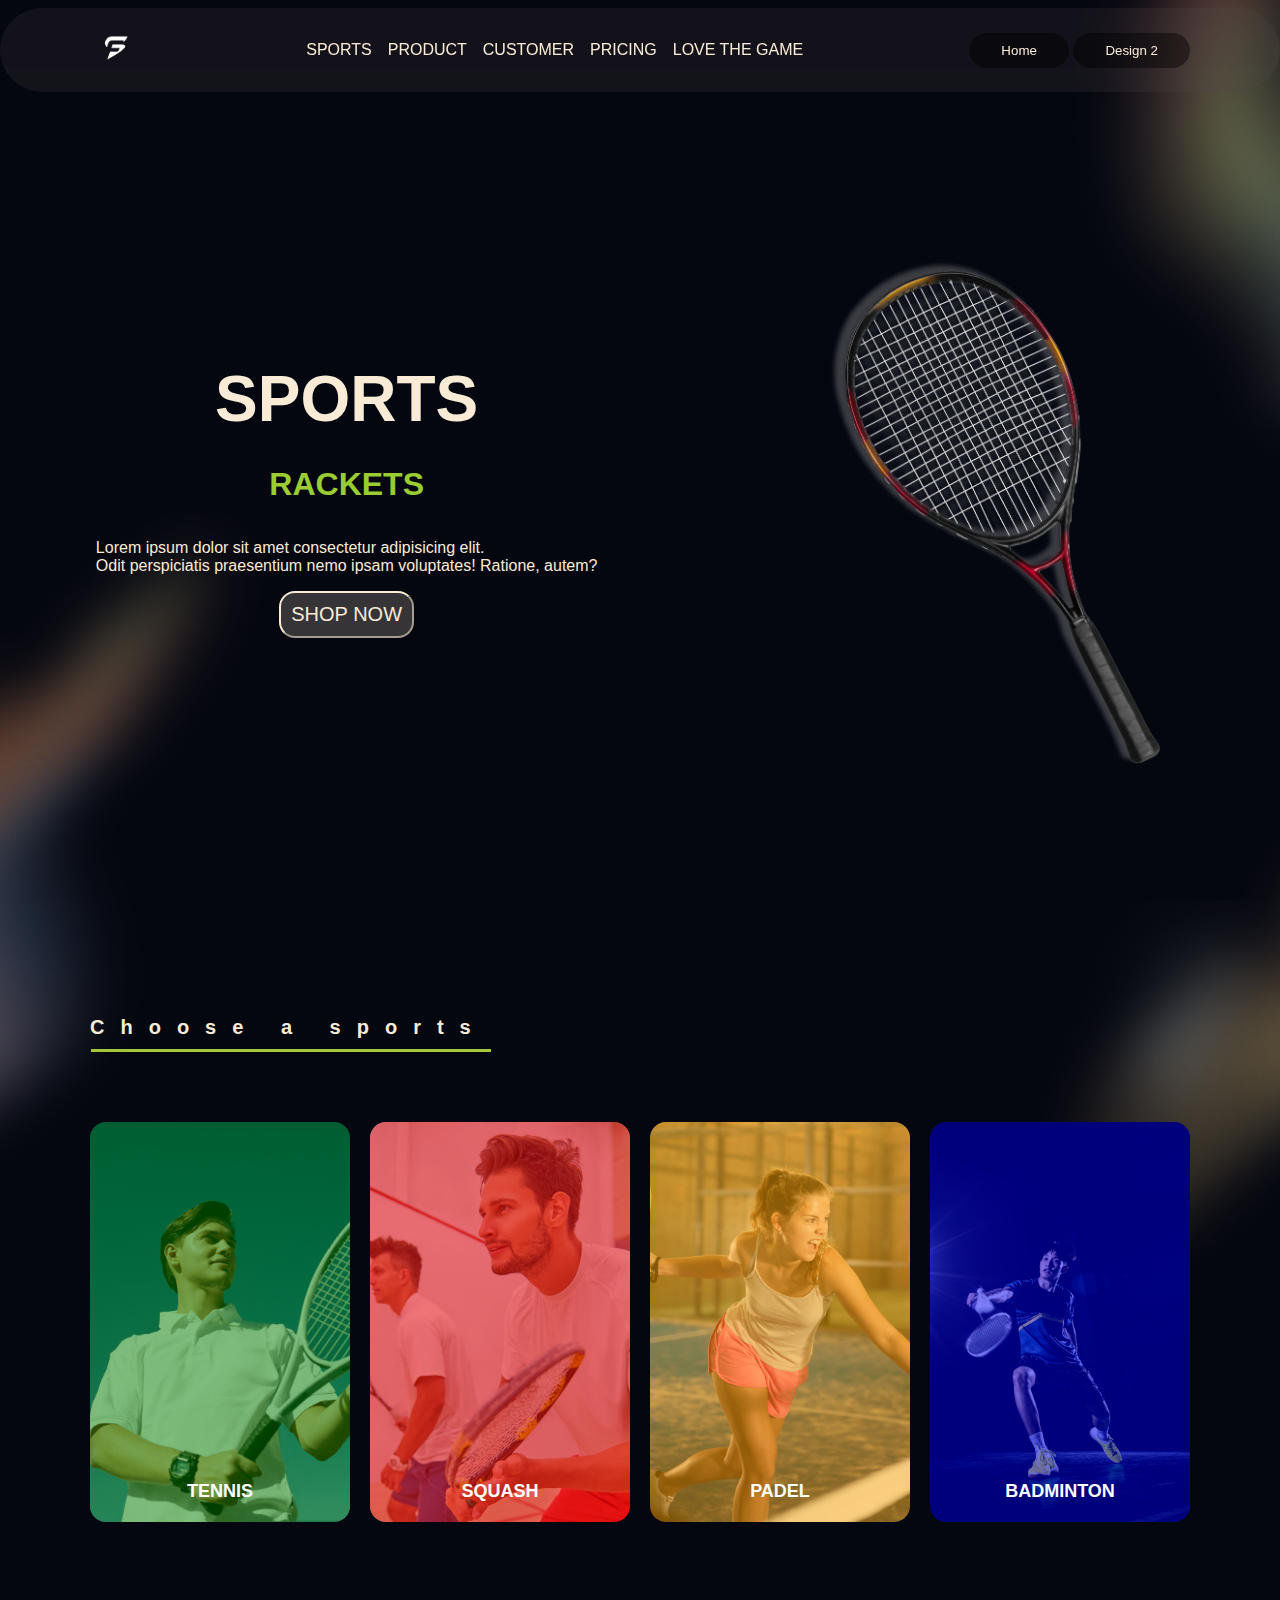
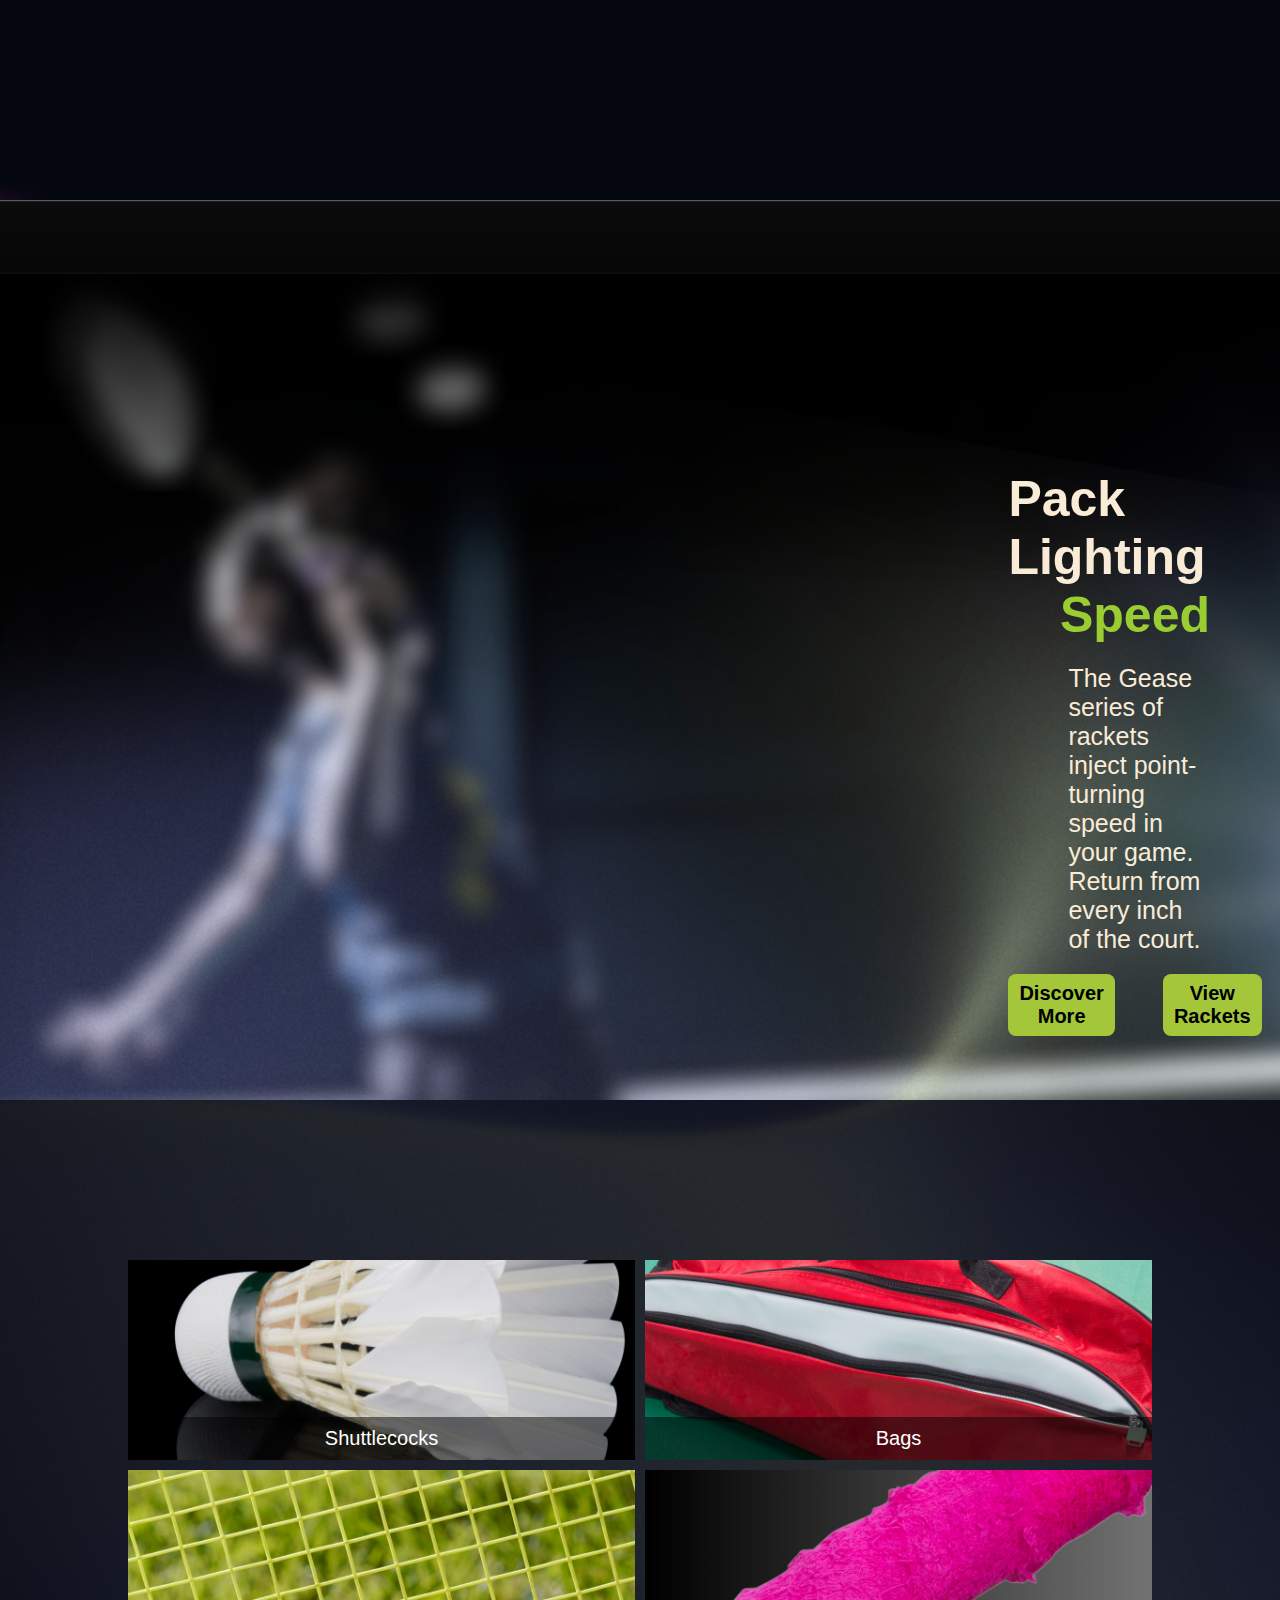
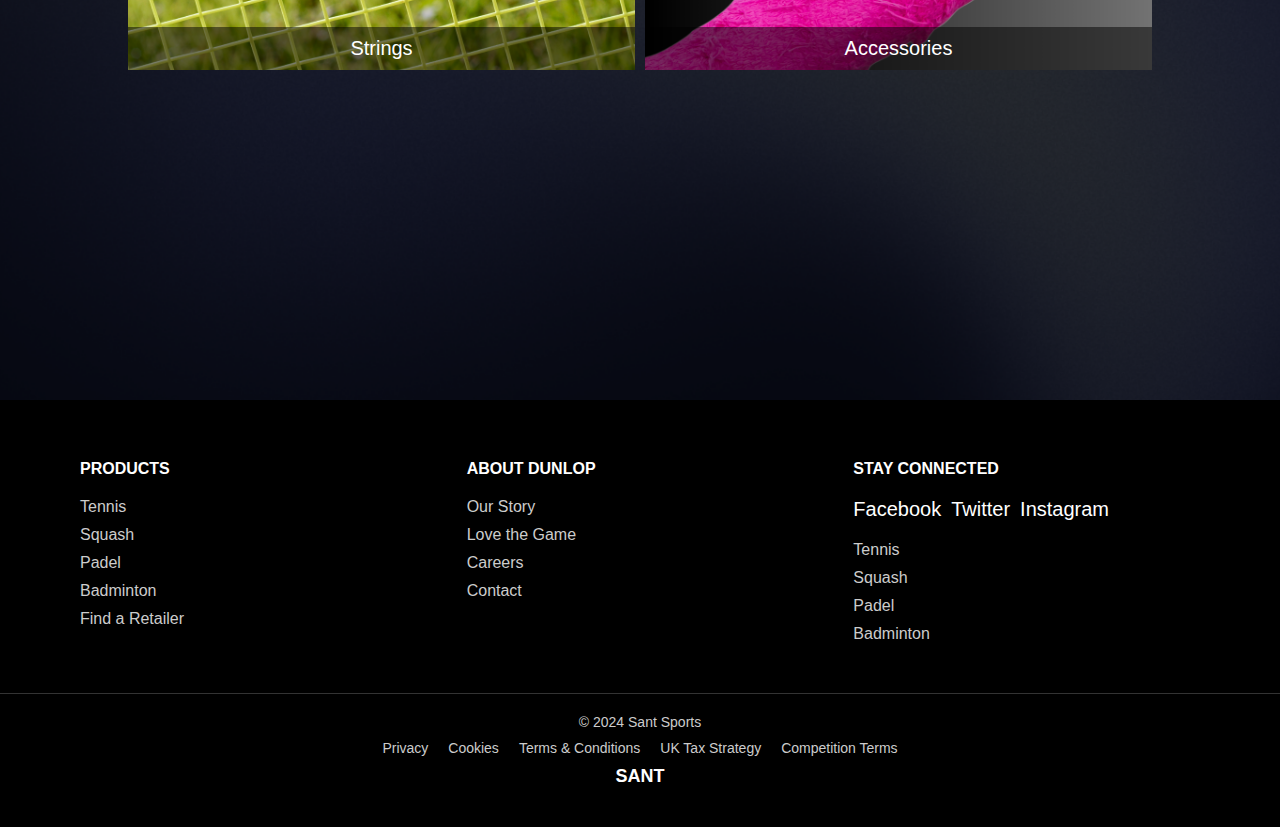
==== pages/feature-1/index.html @ 33c45644 "1:Landing page title, subtitle, description, and navigation" ====
<!DOCTYPE html>
<html lang="en">
<head>
    <meta charset="UTF-8">
    <meta name="viewport" content="width=device-width, initial-scale=1.0">
    <link rel="stylesheet" href="./assets/css/style.css">
    <title>Feature-1</title>
</head>
<body>

    <header class="header">
        <div class="logo-h">
            <a href="#">
                <img src="./assets/img/feature-main-logo.png" alt="">
            </a>
        </div>
        <div class="option-h">
            <ul>
                <li><a href="">SPORTS</a></li>
                <li><a href="">PRODUCT</a></li>
                <li><a href="">CUSTOMER</a></li>
                <li><a href="">PRICING</a></li>
                <li><a href="">LOVE THE GAME</a></li>               
            </ul>
        </div>
        <div class="navbar-h">

            <a href="/index.html">      <button><span>Home</span></button></a>
            <a href="/pages/feature-2/index.html">    <button><span>Design 2</span></button></a>
   
           
        </div>
        </div>
    </header>
    <section class="section-1">
    
        <div class="content-s1">
            <h3>SPORTS</h3>
            <h1>RACKETS</h1>
            <p>Lorem ipsum dolor sit amet consectetur adipisicing elit. <br> Odit perspiciatis praesentium nemo ipsam voluptates! Ratione, autem?</p>
            <button>SHOP NOW</button>

        </div>
        <div class="content2-s1">
            <img src="./assets/img/racket.png" alt="">
        </div>

    </section>


    
    <section class="section-2">
        <!-- CARDS -->

        <div class="content1-s2">
            <h6>Choose a sports</h6>
        </div>

        <div class="sports-grid">
            <div class="sport tennis">
                <p>Tennis</p>
            </div>
            <div class="sport squash">
                <p>Squash</p>
            </div>
            <div class="sport padel">
                <p>Padel</p>
            </div>
            <div class="sport badminton">
                <p>Badminton</p>
            </div>
        </div>








    </section>

    <section class="section-3">
    
    <div class="content-s3">
        <div class="text-s3">
            <h3>Pack Lighting </h3>
            <h1>Speed</h1>
            <p>The Gease series of rackets inject point-turning speed in  your game. Return from every inch of the court.</p>
            <div class="btn-s3">
                <div><button>Discover More</button></div>
                <div><button>View Rackets</but</div>
                </div>
        </div>


    </div>

    </section>
    <section class="section-4">

        <div class="container">
            <div class="item shuttlecocks">
                <div class="overlay">
                    <span>Shuttlecocks</span>
                </div>
            </div>
            <div class="item bags">
                <div class="overlay">
                    <span>Bags</span>
                </div>
            </div>
            <div class="item strings">
                <div class="overlay">
                    <span>Strings</span>
                </div>
            </div>
            <div class="item accessories">
                <div class="overlay">
                    <span>Accessories</span>
                </div>
            </div>
        </div>       



    </section>

        <!-- Footer -->
        <footer>
            <div class="footer-container">
                <div class="footer-column">
                    <h3>Products</h3>
                    <ul>
                        <li>Tennis</li>
                        <li>Squash</li>
                        <li>Padel</li>
                        <li>Badminton</li>
                        <li>Find a Retailer</li>
                    </ul>
                </div>
                <div class="footer-column">
                    <h3>About Dunlop</h3>
                    <ul>
                        <li>Our Story</li>
                        <li>Love the Game</li>
                        <li>Careers</li>
                        <li>Contact</li>
                    </ul>
                </div>
                <div class="footer-column">
                    <h3>Stay Connected</h3>
                    <div class="social-icons">
                        <span class="icon">Facebook</span>
                        <span class="icon">Twitter</span>
                        <span class="icon">Instagram</span>
                    </div>
                    <ul>
                        <li>Tennis</li>
                        <li>Squash</li>
                        <li>Padel</li>
                        <li>Badminton</li>
                    </ul>
                </div>
            </div>
            <div class="footer-bottom">
                <p>© 2024 Sant Sports</p>
                <ul>
                    <li>Privacy</li>
                    <li>Cookies</li>
                    <li>Terms & Conditions</li>
                    <li>UK Tax Strategy</li>
                    <li>Competition Terms</li>
                </ul>
                <div class="footer-logo">SANT</div>
            </div>
        </footer>
</body>
</html>
---- pages/feature-1/assets/css/style.css ----
*{
    margin: 0;
    padding: 0;
    box-sizing: border-box;
    font-family: 'Poppins',sans-serif;
    text-decoration: none;
    list-style: none;

}


/* section 1*/

.section-1{
    height: 100vh;
    background: url(/pages/feature-1/assets/img/feature-bg-1.png);
    background-size: cover;
    background-repeat: no-repeat;
    background-position: center;

}

.header{
    margin-top: .5rem;
    position: fixed;
    top: 0;
    left: 0;
    width: 100%;
    padding: 15px 90px;
    border-radius: 15rem;
    display: flex;
    justify-content: space-between;
    align-items: center;
    background-color: rgba(87, 76, 76, 0.171);
    backdrop-filter: blur(10px);
    z-index: 100;
    
    & ul {
        display: flex;
        gap: 1rem;
    }

    & a {
        color: antiquewhite;
    }
}

.option-h a:hover{
    transform: translate(0.3s);
    color: yellowgreen;
}
.logo-h img{
    width: 100%;
    max-width: 50px;
}

.navbar-h button{
    padding: 10px 2rem;
    border-radius: 2rem;
    border: white;
    background-color: rgba(0, 0, 0, 0.418);
    color: antiquewhite;
    cursor: pointer;
    overflow: hidden;
}



.navbar-h button:hover {
    border: 2px solid rgb(50, 57, 99);
    background-color: rgba(50, 57, 99, 0.8);
    color: white;
}



/* section 1 hero*/
.section-1{
    display: flex;
    padding-top: 25px;
}

.content-s1{

    margin-top: 4rem;
    width: 130vh;
    display: flex;
    flex-direction: column;
    justify-content: center;
    align-items: center;
    color: antiquewhite;

    & h3{
        font-weight: 700;
        font-size: 4rem;
        margin: 10px;
    }

    & h1{
        margin: 20px;
        color: yellowgreen;
    }

    & p{
        margin: 1rem;
    }
}

.content-s1 button{
    padding: 10px;
    color: antiquewhite;
    font-size: 20px;
    font-weight: 600px;
    border-radius: 1rem;
    border-color: antiquewhite;
    background-color: rgba(71, 69, 69, 0.741);
    cursor: pointer;
}

.content-s1 button:hover{
    text-shadow: 20px red;
    
}


.content2-s1{
    margin-top: 5rem;
    display: flex;
    justify-content: center;
    align-items: center;
    width: 110vh;

    & img {
        width: 100%;
        max-width: 500px;
    }
}








/* section 2*/
.section-2{
    height: 100vh;
    background: url(/pages/feature-1/assets/img/feature--bg-2.png);
    background-size: cover;
    background-repeat: no-repeat;
    background-position: center;
}

.content1-s2{
    width: 50%;
    padding: 20px 90px;
    border-bottom: 2px yellowgreen;

    & h6{
        
    margin-top: 6rem;
        font-size: 20px;
        letter-spacing: 1rem;
        color: antiquewhite;
    }

    &  h6::after {
        content: '';
        display: block;
        width: 400px;
        height: 3px;
        background-color: #a4c639;
        margin: 10px 1px ;
    }
}


.sports-grid {
    width: 100%;
    padding: 20px 90px;
    display: flex;
    justify-content: center;
    gap: 20px;
    margin-top: 20px;
}

.sport {
    position: relative;
    width: 500px;
    height: 400px;
    display: flex;
    justify-content: center;
    align-items: center;
    color: #fff;
    font-size: 18px;
    font-weight: bold;
    text-transform: uppercase;
    cursor: pointer;
    overflow: hidden;
}

.sport p {
    position: absolute;
    bottom: 20px;
    left: 50%;
    transform: translateX(-50%);
    margin: 0;
}

.sport.tennis {
    border-radius: 1rem;
    background: url(/pages/feature-1/assets/img/s2-1.png) no-repeat center center/cover;
    
}

.sport.squash {
    border-radius: 1rem;
    background: url(/pages/feature-1/assets/img/s2-2.png) no-repeat center center/cover;
}

.sport.padel {
    border-radius: 1rem;
    background: url(/pages/feature-1/assets/img/s2-3.png) no-repeat center center/cover;
}

.sport.badminton {
    border-radius: 1rem;
    background: url(/pages/feature-1/assets/img/s2-4.png) no-repeat center center/cover;
}

/* Overlay effect */
.sport::before {
    content: '';
    position: absolute;
    top: 0;
    left: 0;
    width: 100%;
    height: 100%;
    background-color: inherit;
    opacity: 0.7;
    transition: opacity 0.3s ease;
}

/* Specific background color for each sport */
.sport.tennis::before {
    background-color: rgba(0, 128, 0, 0.7); /* Green overlay */
}

.sport.squash::before {
    background-color: rgba(255, 0, 0, 0.7); /* Red overlay */
}

.sport.padel::before {
    background-color: rgba(255, 165, 0, 0.7); /* Orange overlay */
}

.sport.badminton::before {
    background-color: rgba(0, 0, 255, 0.7); /* Blue overlay */
}



.sport:hover::before {
    animation: hoverAnimation 0.3s forwards;
}

.sport:hover p {
    animation: pHoverAnimation 0.3s forwards;
}

@keyframes hoverAnimation {
    0% {
        opacity: 0.7;
        transform: scale(1);
    }
    100% {
        opacity: 0;
        transform: scale(1.1);
    }
}

@keyframes pHoverAnimation {
    0% {
        color: #fff;
        transform: translateX(-50%) translateY(0);
    }
    100% {
        color: yellowgreen;
        font-weight: 700; 
        transform: translateX(-50%) translateY(-10px);
    }
}


















/* section 3*/
.section-3{
    height: 100vh;
    background: url(/pages/feature-1/assets/img/feature-bg-5.png);
    background-size: cover;
    background-repeat: no-repeat;
    background-position: center;
}

.content-s3{
    padding: 30vh 90px;
    padding-left: 120vh;
    display: flex;
    justify-content: center;
    align-items: center;

    & h3 {
        color: antiquewhite;
        font-size: 50px;
    }

    & h1{
        color: yellowgreen;
        font-size: 50px;
    }

    & p{
        padding: 20px 60px;
        color: antiquewhite;
        font-size: 25px;
    }
}

.text-s3{
    display: flex;
    flex-direction: column;
    justify-content: center;
    align-items: center;
}

.btn-s3{
    display: flex;
    justify-content: start;
    gap: 3rem;
}


.btn-s3 button{
    padding: 8px 11px;
    font-size: 20px;
    color:black ;
    font-weight: 700;
    cursor: pointer;
    border-radius: 8px;
    border: #000;
    background-color: #a4c639;
}

.btn-s3 button:hover{
    background-color: linear-gradient(red, yellow);
    color: antiquewhite;
    -webkit-transform: scale(1.2);
    -ms-transform: scale(1.2);
    transform: scale(1.2);
}





















/* section 4*/
.section-4{
    height: 100vh;
    background: url(/pages/feature-1/assets/img/feature--bg-4.png);
    background-size: cover;
    background-repeat: no-repeat;
    background-position: center;
}

.container {

    display: grid;
    grid-template-columns: repeat(2, 1fr);
    grid-template-rows: repeat(2, 200px);
    gap: 10px;
    width: 80%;
    margin: 0 auto;
    padding-top: 10rem;
}

.item {
    position: relative;
    background-size: cover;
    background-position: center;
    transition: transform 0.5s ease-in-out;
}

.shuttlecocks {
    background-image: url(/pages/feature-1/assets/img/s4-1.png); /* Replace with the actual path to the image */
}

.bags {
    background-image: url(/pages/feature-1/assets/img/s4-2.png); /* Replace with the actual path to the image */
}

.strings {
    background-image: url(/pages/feature-1/assets/img/s4-3.png); /* Replace with the actual path to the image */
}

.accessories {
    background-image: url(/pages/feature-1/assets/img/s4-4.png); /* Replace with the actual path to the image */
}

.overlay {
    position: absolute;
    bottom: 0;
    background: rgba(0, 0, 0, 0.5);
    color: #fff;
    width: 100%;
    text-align: center;
    padding: 10px;
    transition: background 0.5s ease-in-out;
}

.overlay span {
    font-size: 20px;
}

/* Hover Animations */
.item:hover {
    transform: scale(1.1);
}

.shuttlecocks:hover .overlay {
    background: rgba(255, 255, 255, 0.7);
    color: #000;
}

.bags:hover .overlay {
    background: rgba(255, 255, 255, 0.7);
    color: #000;
}

.strings:hover .overlay {
    background: rgba(255, 255, 255, 0.7);
    color: #000;
}

.accessories:hover .overlay {
    background: rgba(255, 255, 255, 0.7);
    color: #000;
}





















/* footer */

/* Footer styles */
footer {
    background-color: #000;
    color: #fff;
    padding: 40px 0;
}

.footer-container {
    display: flex;
    justify-content: space-around;
    max-width: 1200px;
    margin: 0 auto;
    padding: 20px;
}

.footer-column {
    flex: 1;
    padding: 0 20px;
}

.footer-column h3 {
    font-size: 16px;
    text-transform: uppercase;
    margin-bottom: 20px;
}

.footer-column ul {
    list-style-type: none;
    padding: 0;
}

.footer-column ul li {
    margin-bottom: 10px;
    cursor: pointer;
    color: #ccc;
    transition: color 0.3s;
}

.footer-column ul li:hover {
    color: #a4c639;
}

.social-icons {
    display: flex;
    gap: 10px;
    margin-bottom: 20px;
}

.social-icons .icon {
    font-size: 20px;
    cursor: pointer;
    transition: color 0.3s;
}

.social-icons .icon:hover {
    color: #a4c639;
}

.footer-bottom {
    text-align: center;
    margin-top: 20px;
    padding-top: 20px;
    border-top: 1px solid #333;
}

.footer-bottom p {
    margin: 0;
    margin-bottom: 10px;
    font-size: 14px;
    color: #ccc;
}

.footer-bottom ul {
    list-style-type: none;
    padding: 0;
    display: flex;
    justify-content: center;
    gap: 20px;
    margin-bottom: 10px;
}

.footer-bottom ul li {
    font-size: 14px;
    color: #ccc;
    cursor: pointer;
    transition: color 0.3s;
}

.footer-bottom ul li:hover {
    color: #a4c639;
}

.footer-logo {
    font-size: 18px;
    font-weight: bold;
    color: #fff;
}
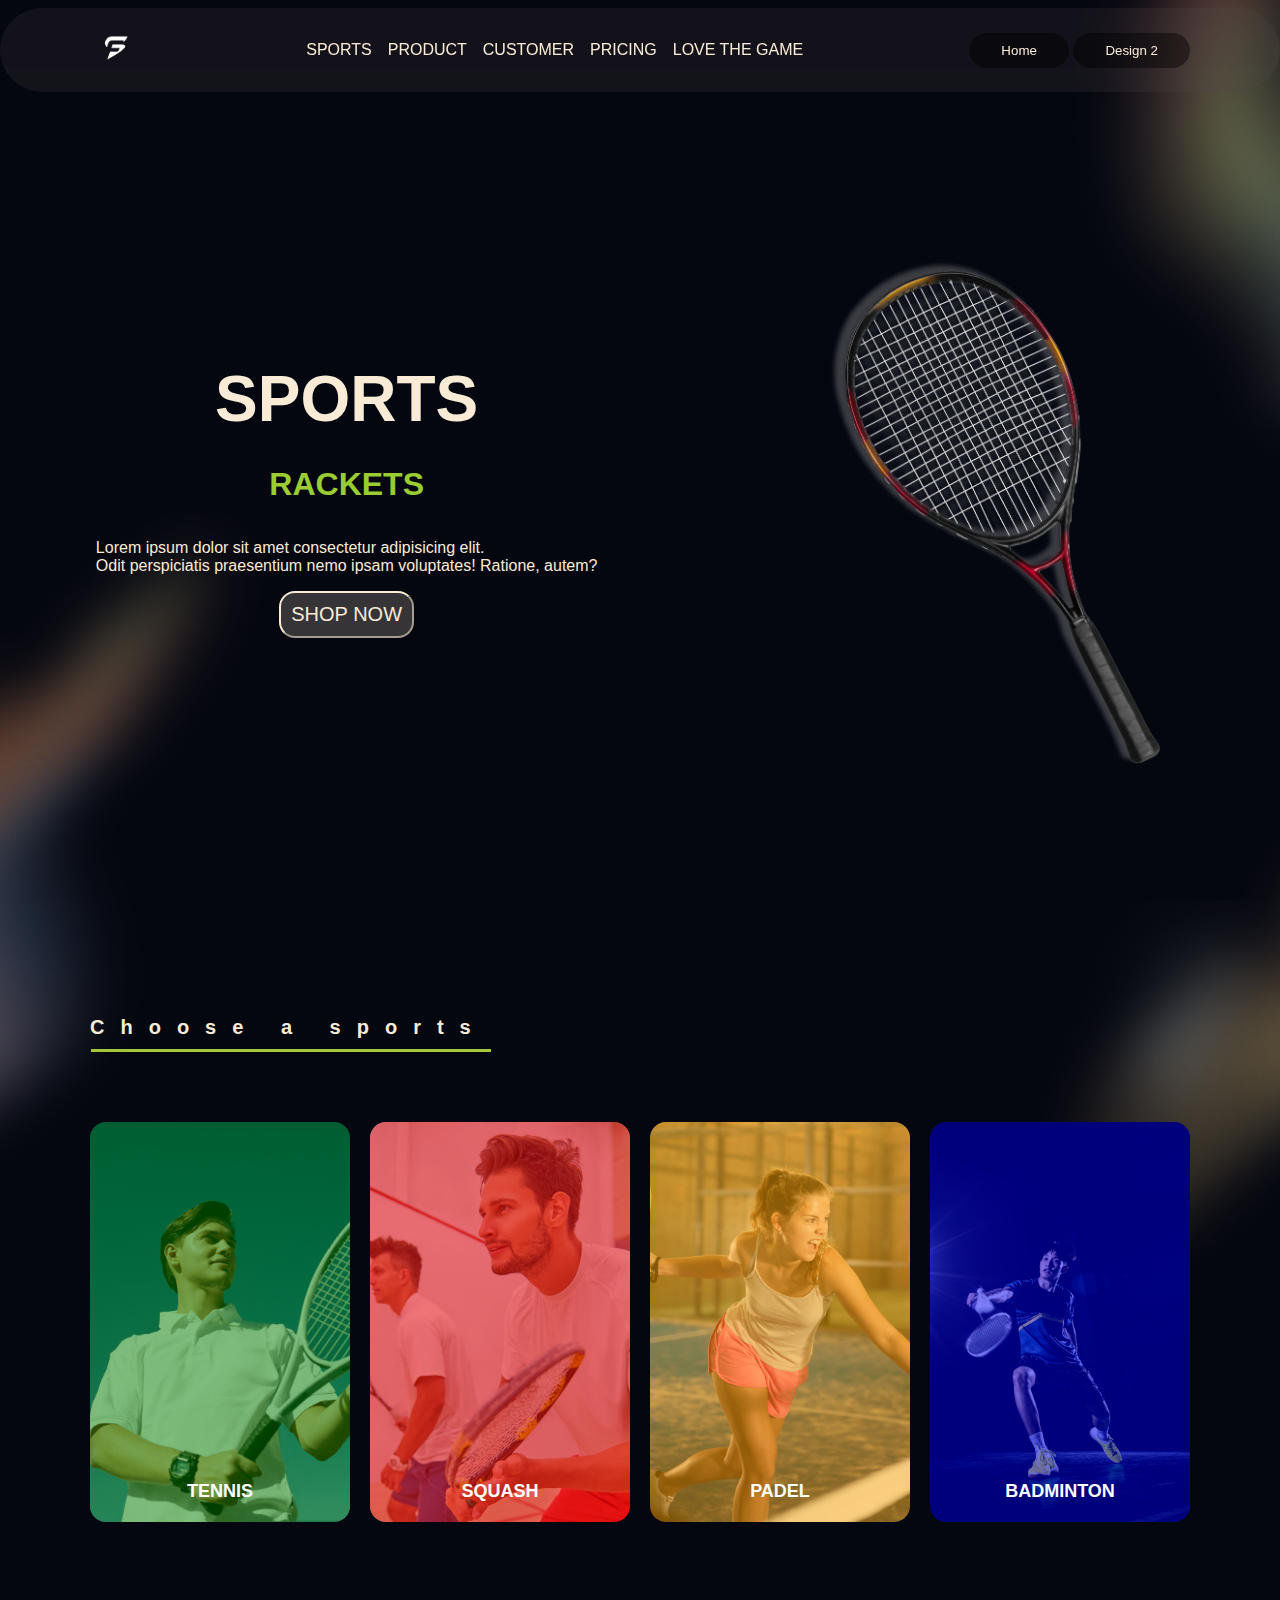
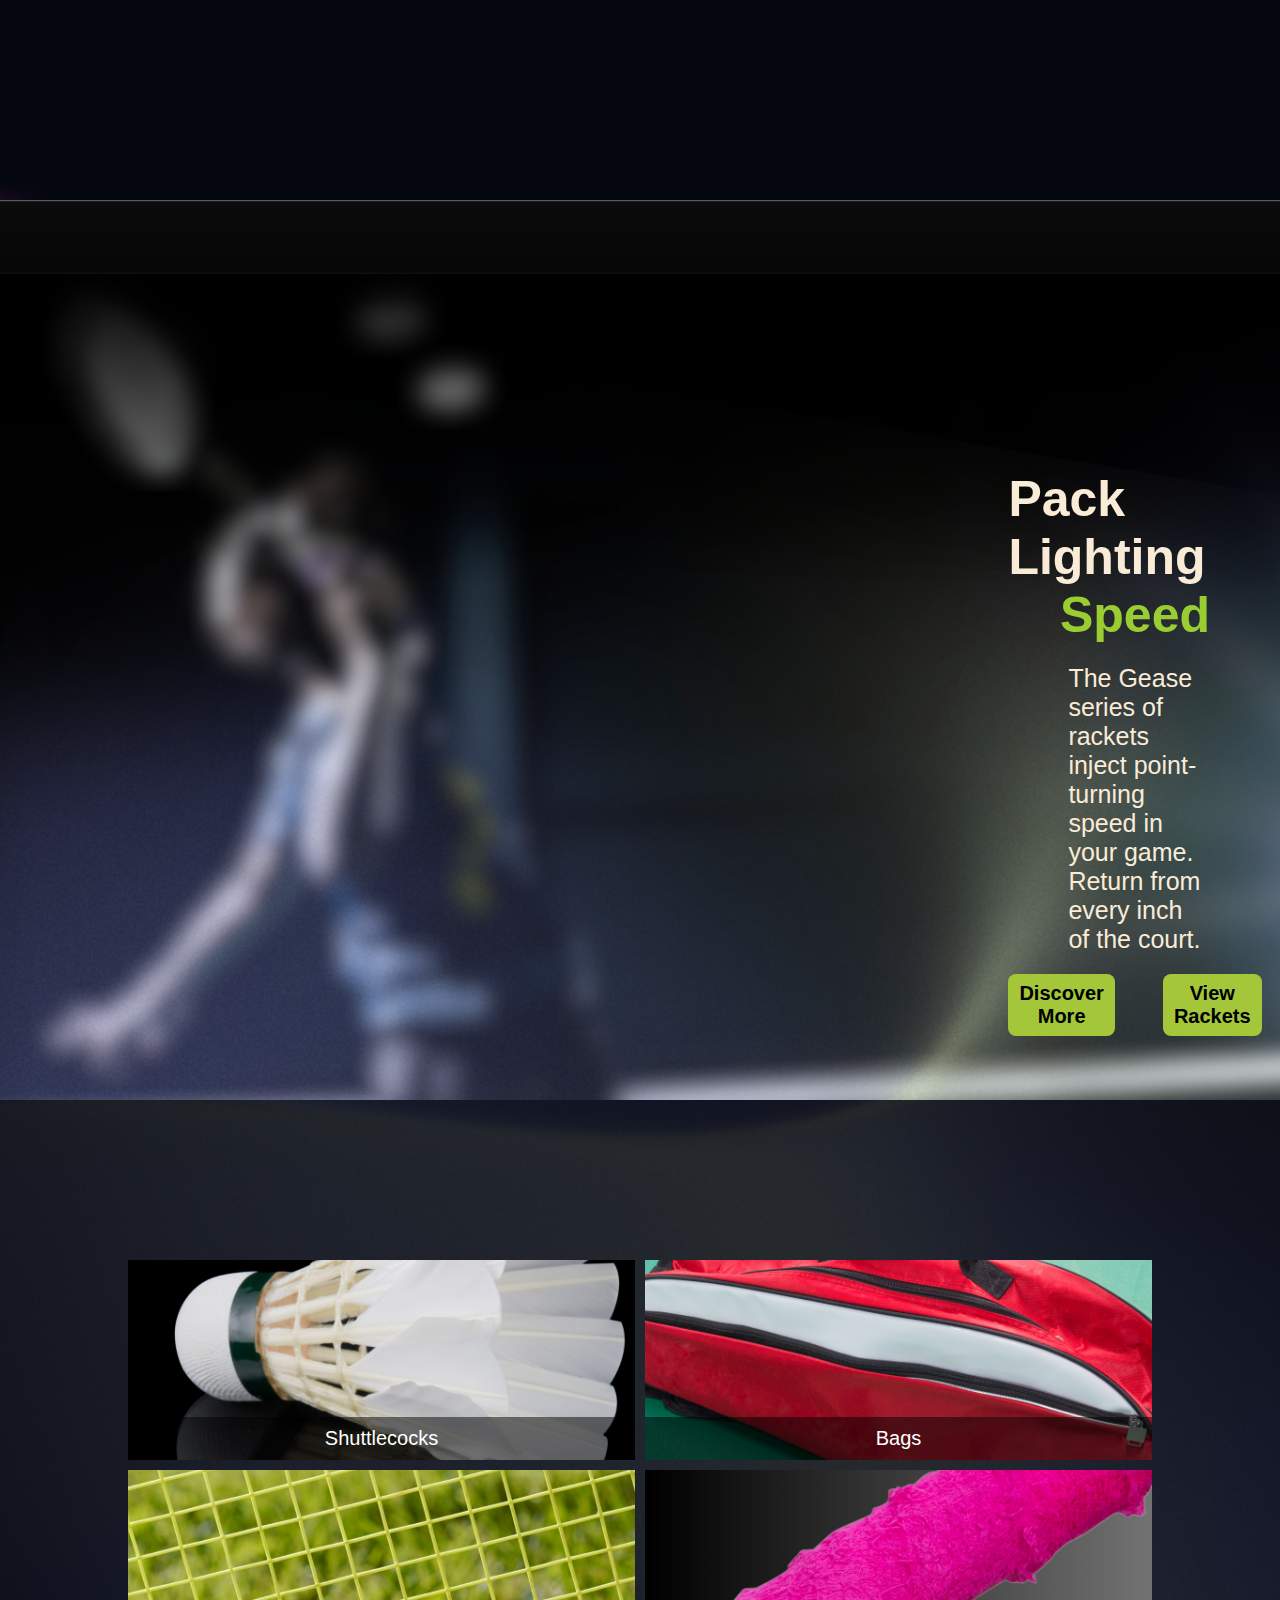
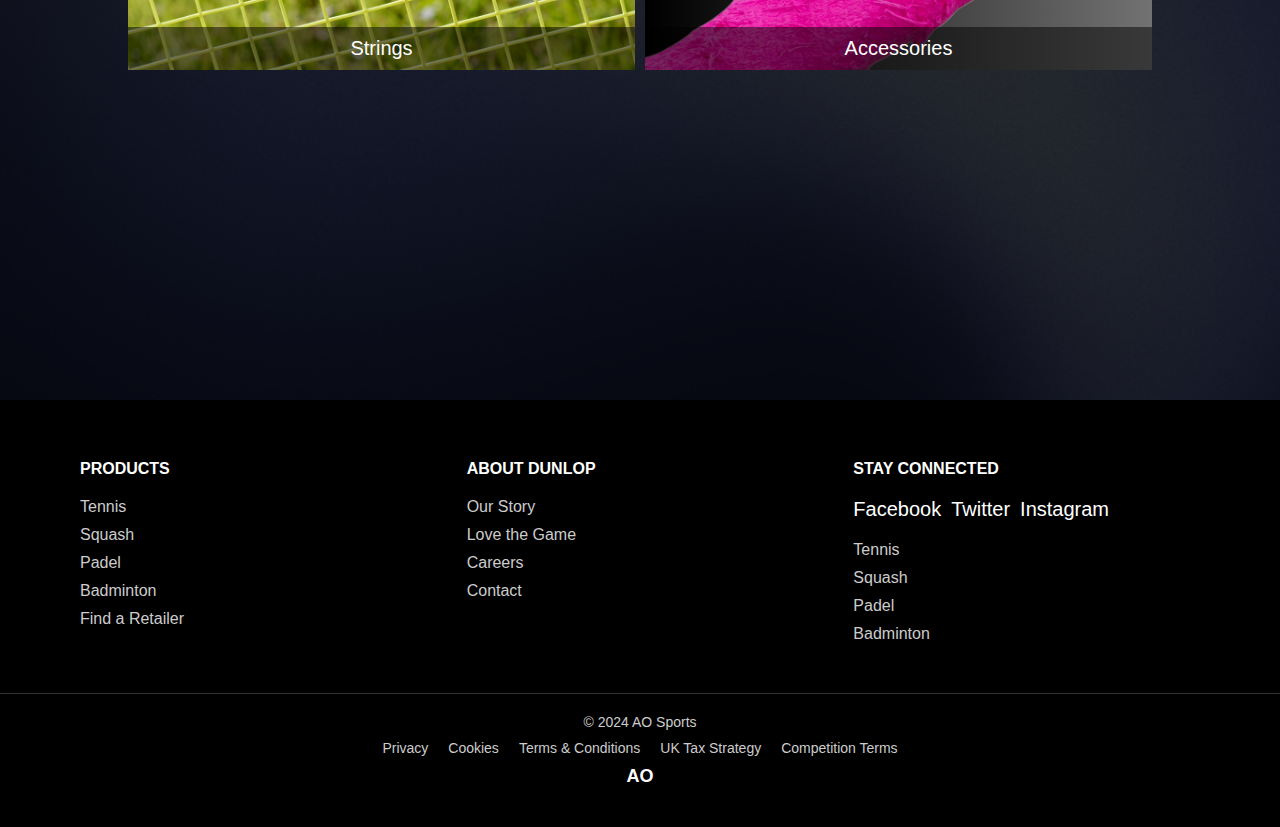
==== commit f4b51cba: "feat(ui): landing page" ====
--- a/pages/feature-1/index.html
+++ b/pages/feature-1/index.html
@@ -10,23 +10,23 @@
 
     <header class="header">
         <div class="logo-h">
-            <a href="#">
+            <a href="../../index.html">
                 <img src="./assets/img/feature-main-logo.png" alt="">
             </a>
         </div>
         <div class="option-h">
             <ul>
-                <li><a href="">SPORTS</a></li>
-                <li><a href="">PRODUCT</a></li>
-                <li><a href="">CUSTOMER</a></li>
-                <li><a href="">PRICING</a></li>
-                <li><a href="">LOVE THE GAME</a></li>               
+                <li><a href="#2">SPORTS</a></li>
+                <li><a href="#4">PRODUCT</a></li>
+                <li><a href="#3">CUSTOMER</a></li>
+                <li><a href="#3">PRICING</a></li>
+                <li><a href="#1">LOVE THE GAME</a></li>               
             </ul>
         </div>
         <div class="navbar-h">
 
-            <a href="/index.html">      <button><span>Home</span></button></a>
-            <a href="/pages/feature-2/index.html">    <button><span>Design 2</span></button></a>
+            <a href="../../index.html">      <button><span>Home</span></button></a>
+            <a href="../feature-2/index.html">    <button><span>Design 2</span></button></a>
    
            
         </div>
@@ -49,7 +49,7 @@
 
 
     
-    <section class="section-2">
+    <section class="section-2" id="2">
         <!-- CARDS -->
 
         <div class="content1-s2">
@@ -80,7 +80,7 @@
 
     </section>
 
-    <section class="section-3">
+    <section class="section-3" id="3">
     
     <div class="content-s3">
         <div class="text-s3">
@@ -97,7 +97,7 @@
     </div>
 
     </section>
-    <section class="section-4">
+    <section class="section-4" id="4">
 
         <div class="container">
             <div class="item shuttlecocks">
@@ -164,7 +164,7 @@
                 </div>
             </div>
             <div class="footer-bottom">
-                <p>© 2024 Sant Sports</p>
+                <p>© 2024 AO Sports</p>
                 <ul>
                     <li>Privacy</li>
                     <li>Cookies</li>
@@ -172,7 +172,7 @@
                     <li>UK Tax Strategy</li>
                     <li>Competition Terms</li>
                 </ul>
-                <div class="footer-logo">SANT</div>
+                <div class="footer-logo">AO</div>
             </div>
         </footer>
 </body>
--- a/pages/feature-1/assets/css/style.css
+++ b/pages/feature-1/assets/css/style.css
@@ -63,7 +63,6 @@
     cursor: pointer;
     overflow: hidden;
 }
-
 
 
 .navbar-h button:hover {
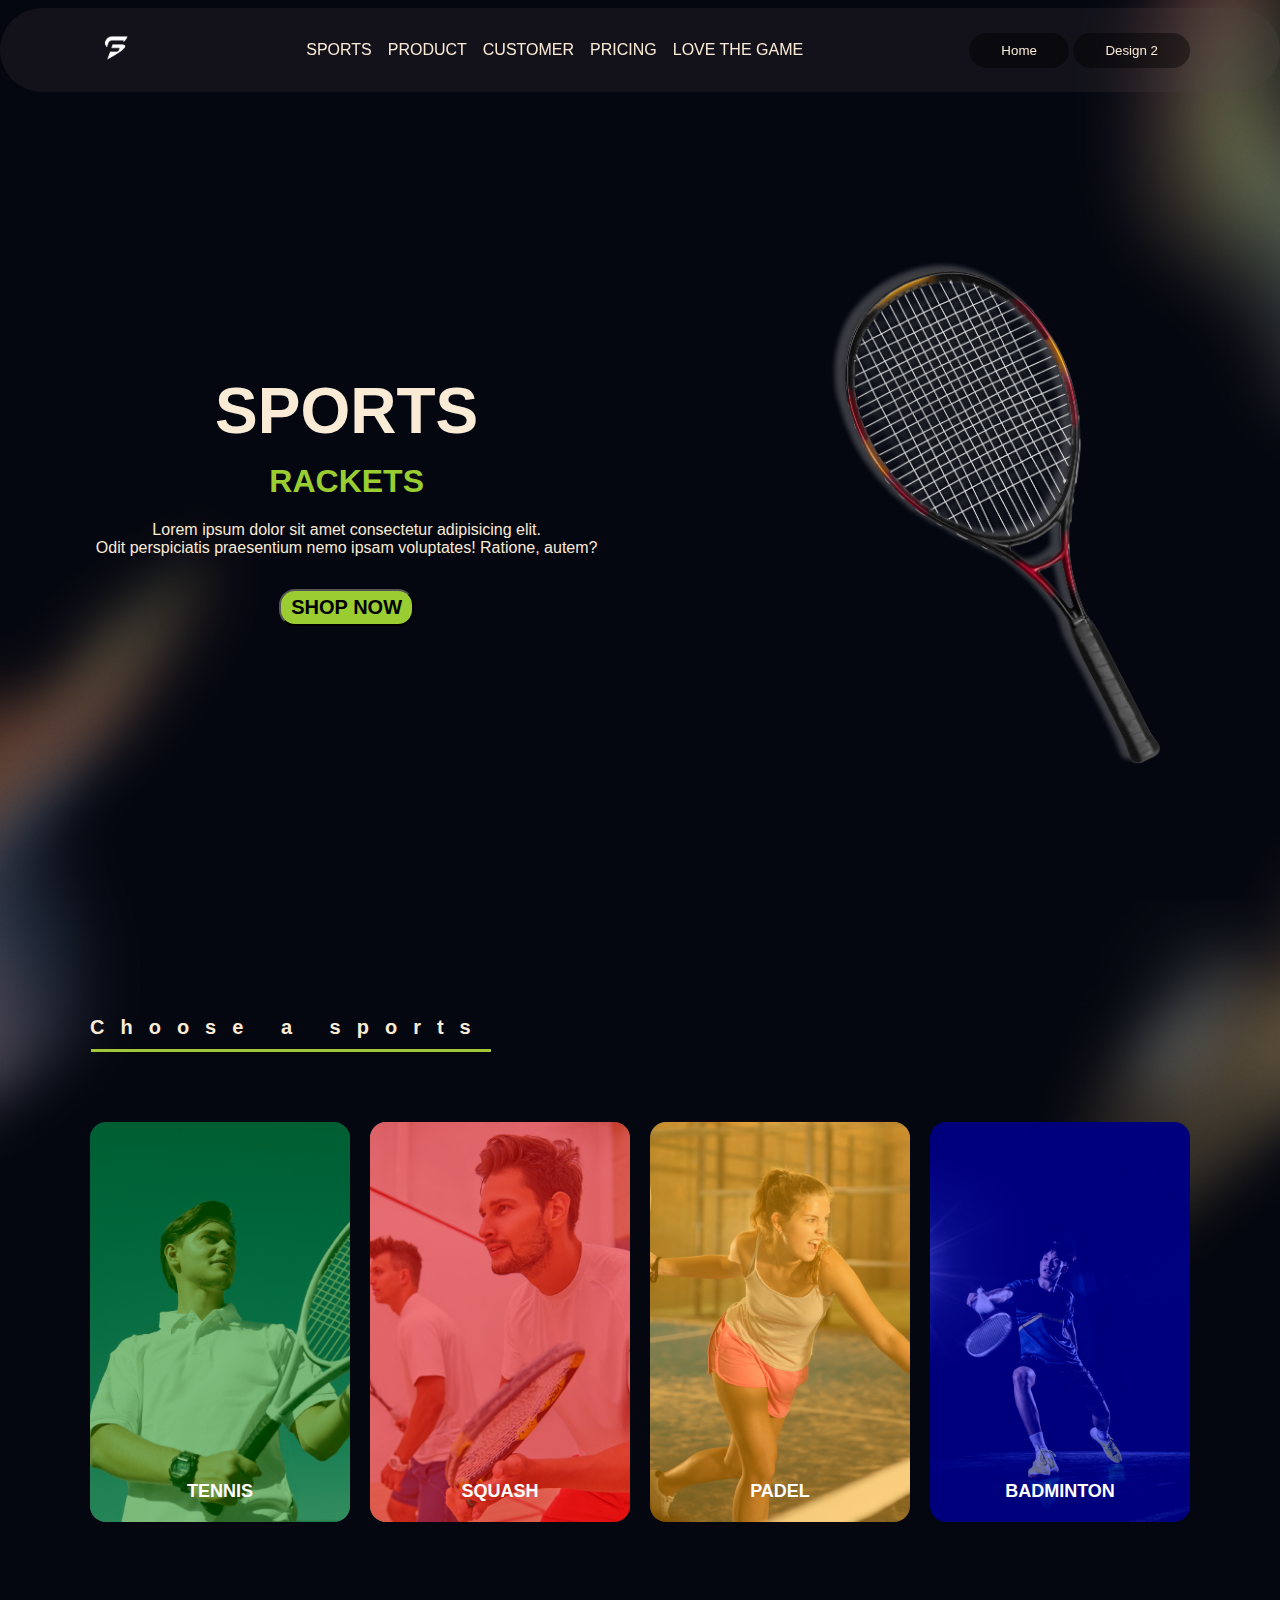
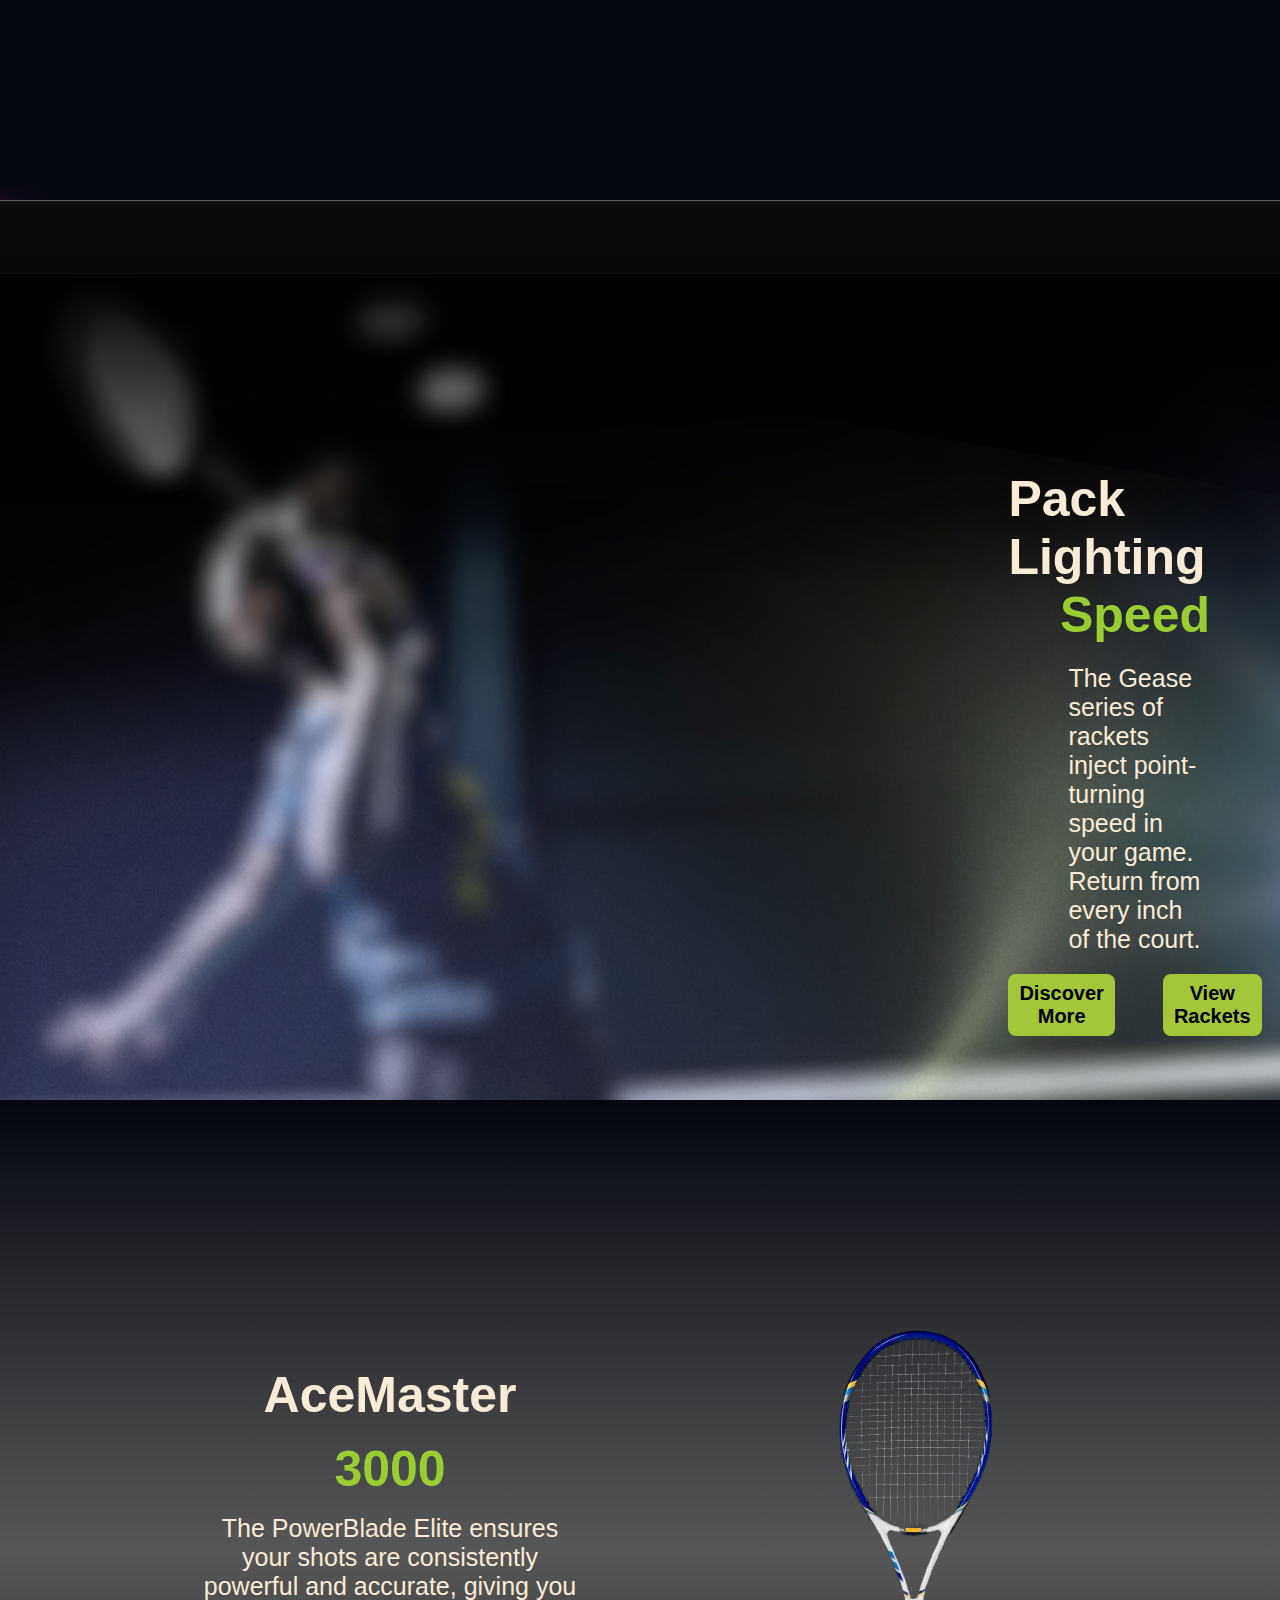
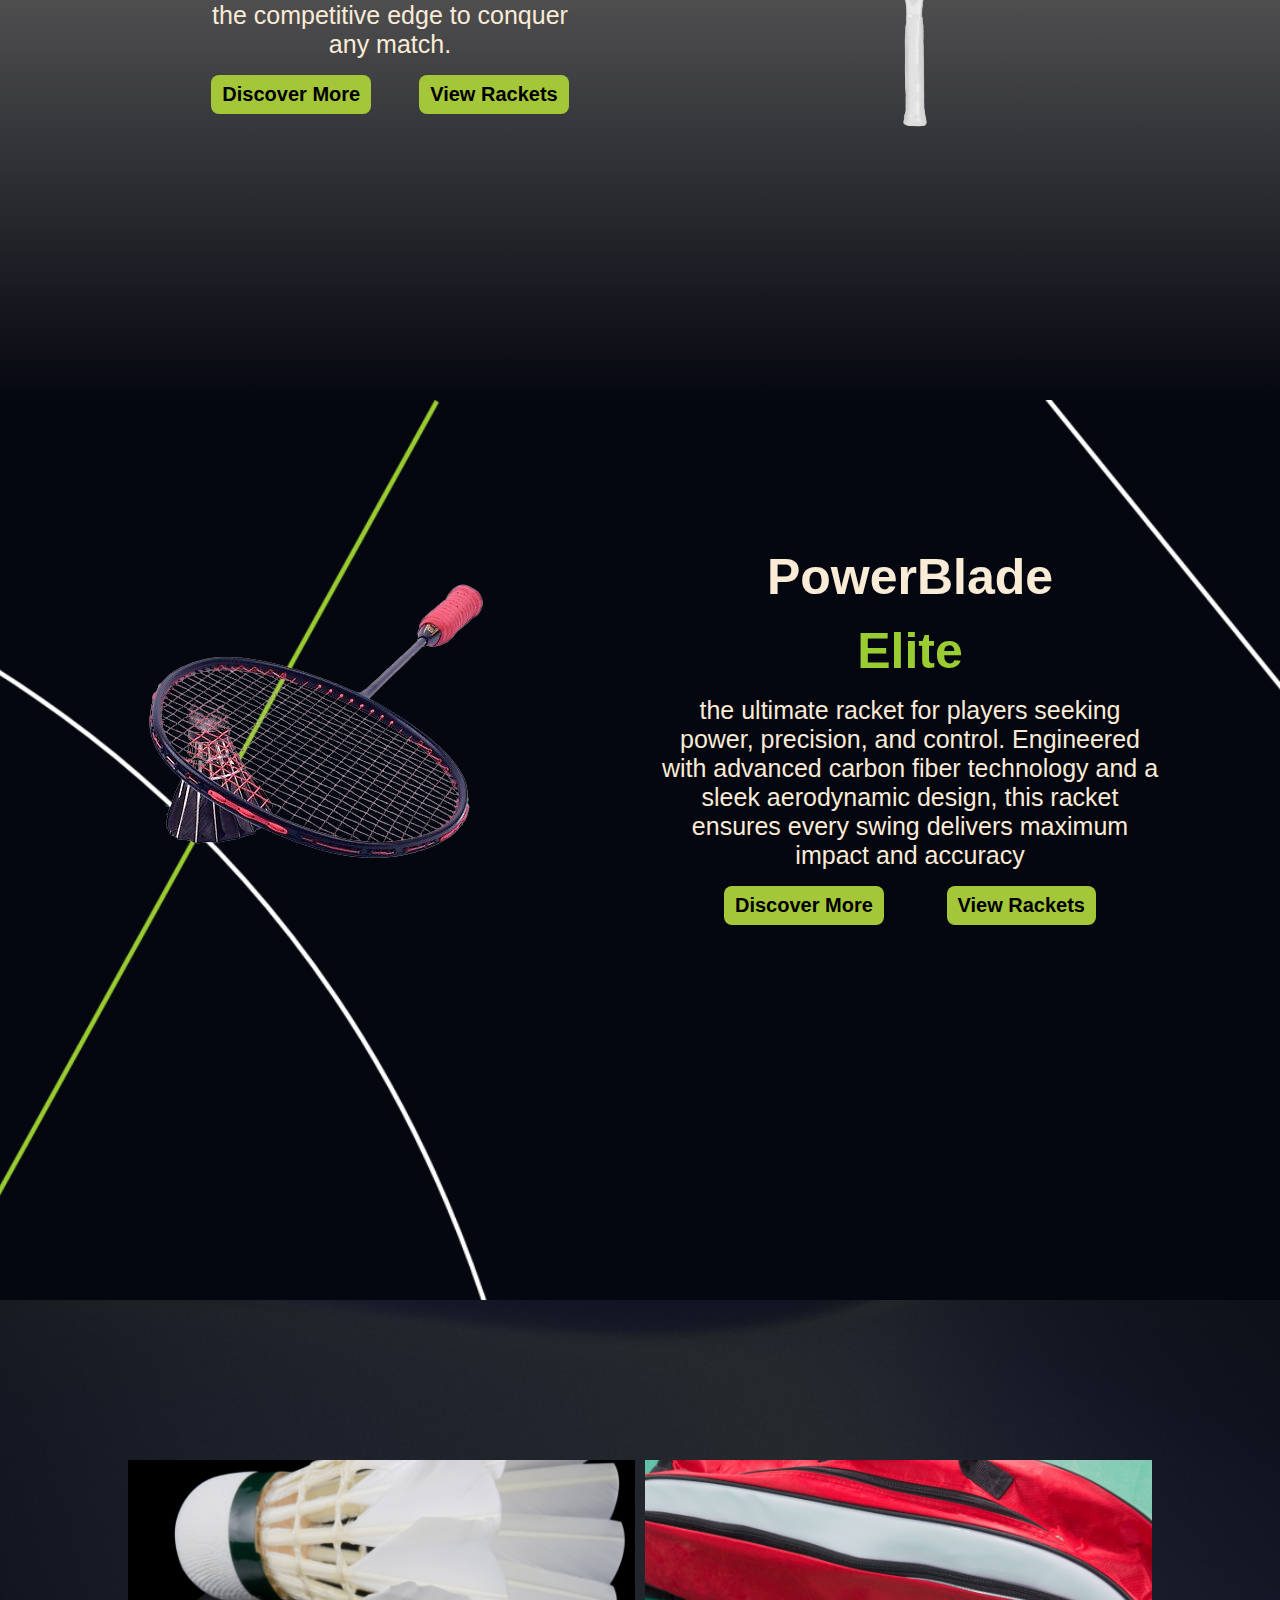
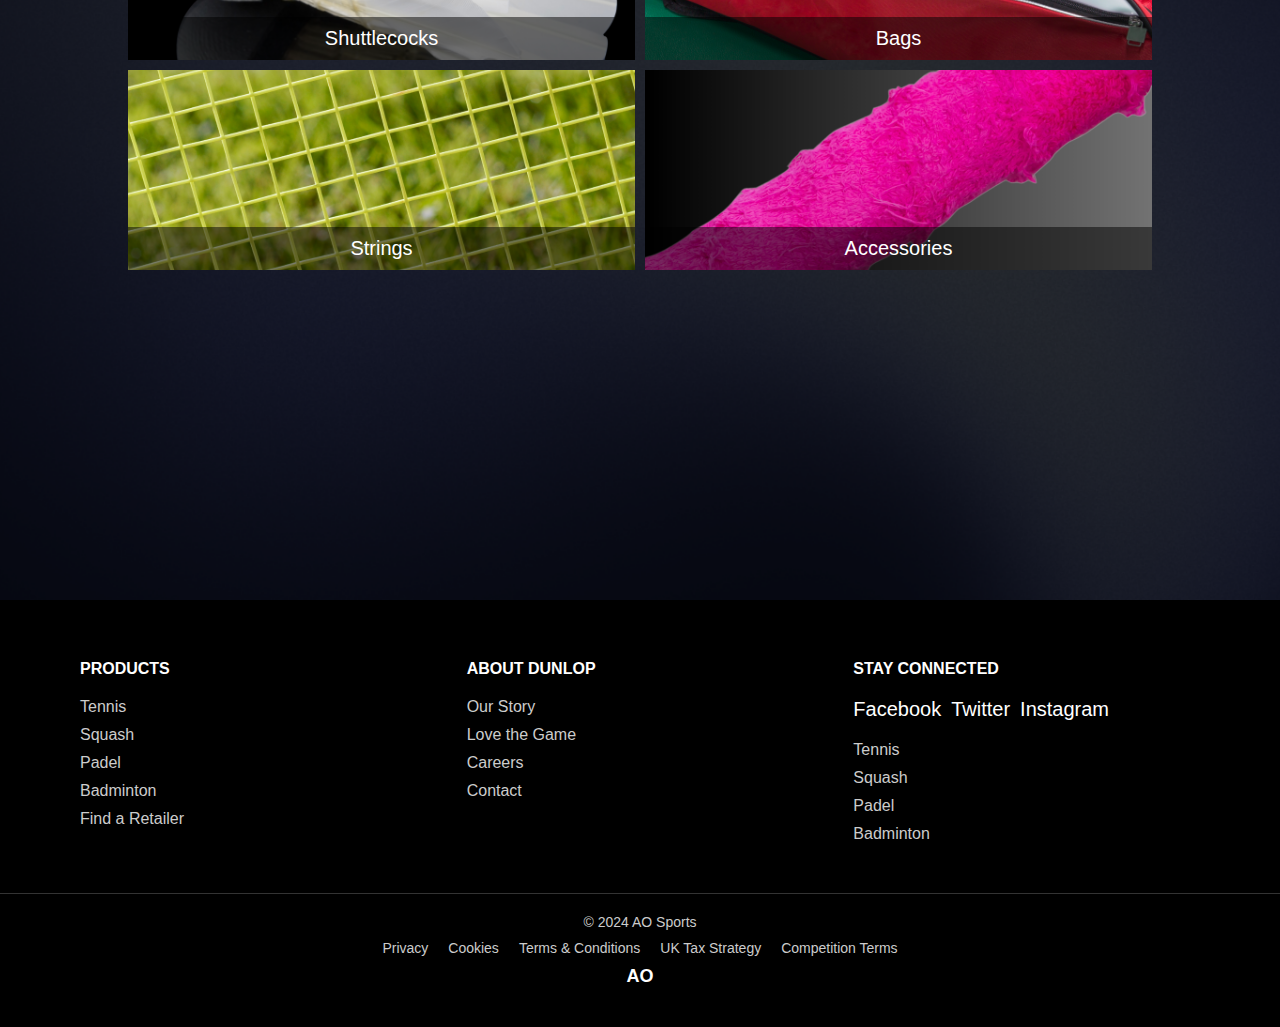
==== commit 74714afd: "refractor (ui) :homepage design" ====
--- a/pages/feature-1/index.html
+++ b/pages/feature-1/index.html
@@ -95,8 +95,71 @@
 
 
     </div>
-
-    </section>
+    </section>
+
+    <section class="section-3-f3">
+        <div class="feature-3">
+            <div class="f3-text">
+                <h2>AceMaster</h2>
+                <h1>3000</h1>
+                <p>The PowerBlade Elite ensures your shots are consistently powerful and accurate, giving you the competitive edge to conquer any match.</p>
+                <div class="btn-s3-f3">
+                    <div><button>Discover More</button></div>
+                    <div><button>View Rackets</button></div>
+            </div>
+        </div>
+        <div class="f3-img">
+            <img src="./assets/img/f3-img.png" alt="">
+        </div>
+    </section>
+
+
+
+
+
+
+
+
+
+
+
+
+    <section class="section-3-f2">
+        <div class="feature-2">
+            <div class="f2-img">
+                <img src="./assets/img/F2-Image.png" alt="">
+            </div>
+            <div class="f2-text">
+                <h2>PowerBlade</h2>
+                <h1>Elite</h1>
+                <p>the ultimate racket for players seeking power, precision, and control. Engineered with advanced carbon fiber technology and a sleek aerodynamic design, this racket ensures every swing delivers maximum impact and accuracy</p>
+                <div class="btn-s3-f2">
+                    <div><button>Discover More</button></div>
+                    <div><button>View Rackets</button></div>
+                </div>
+            </div>
+        </div>
+    </section>
+    
+    
+
+
+
+
+
+
+
+
+
+
+
+
+
+
+
+
+
+
     <section class="section-4" id="4">
 
         <div class="container">
--- a/pages/feature-1/assets/css/style.css
+++ b/pages/feature-1/assets/css/style.css
@@ -13,7 +13,7 @@
 
 .section-1{
     height: 100vh;
-    background: url(/pages/feature-1/assets/img/feature-bg-1.png);
+    background: url(../img/feature-bg-1.png);
     background-size: cover;
     background-repeat: no-repeat;
     background-position: center;
@@ -96,29 +96,34 @@
     }
 
     & h1{
-        margin: 20px;
+        margin: 5px;
         color: yellowgreen;
     }
 
     & p{
+        text-align: center;
         margin: 1rem;
     }
 }
 
+
 .content-s1 button{
-    padding: 10px;
-    color: antiquewhite;
+    margin-top: 1rem;
+    padding: 5px 10px;
+    color: black;
     font-size: 20px;
-    font-weight: 600px;
+    font-weight: bolder;
     border-radius: 1rem;
-    border-color: antiquewhite;
-    background-color: rgba(71, 69, 69, 0.741);
+    border-color: black;
+    background-color: yellowgreen;
+    transition: ease 0.3s;
     cursor: pointer;
 }
 
 .content-s1 button:hover{
-    text-shadow: 20px red;
-    
+    background-color: black;
+    color: white;
+    border: 2px solid yellowgreen
 }
 
 
@@ -145,7 +150,7 @@
 /* section 2*/
 .section-2{
     height: 100vh;
-    background: url(/pages/feature-1/assets/img/feature--bg-2.png);
+    background: url(../img/feature--bg-2.png);
     background-size: cover;
     background-repeat: no-repeat;
     background-position: center;
@@ -209,23 +214,23 @@
 
 .sport.tennis {
     border-radius: 1rem;
-    background: url(/pages/feature-1/assets/img/s2-1.png) no-repeat center center/cover;
+    background: url(../img/s2-1.png) no-repeat center center/cover;
     
 }
 
 .sport.squash {
     border-radius: 1rem;
-    background: url(/pages/feature-1/assets/img/s2-2.png) no-repeat center center/cover;
+    background: url(../img/s2-2.png) no-repeat center center/cover;
 }
 
 .sport.padel {
     border-radius: 1rem;
-    background: url(/pages/feature-1/assets/img/s2-3.png) no-repeat center center/cover;
+    background: url(../img/s2-3.png) no-repeat center center/cover;
 }
 
 .sport.badminton {
     border-radius: 1rem;
-    background: url(/pages/feature-1/assets/img/s2-4.png) no-repeat center center/cover;
+    background: url(../img/s2-4.png) no-repeat center center/cover;
 }
 
 /* Overlay effect */
@@ -311,7 +316,7 @@
 /* section 3*/
 .section-3{
     height: 100vh;
-    background: url(/pages/feature-1/assets/img/feature-bg-5.png);
+    background: url(../img/feature-bg-5.png);
     background-size: cover;
     background-repeat: no-repeat;
     background-position: center;
@@ -370,9 +375,195 @@
     background-color: linear-gradient(red, yellow);
     color: antiquewhite;
     -webkit-transform: scale(1.2);
+    
     -ms-transform: scale(1.2);
     transform: scale(1.2);
 }
+
+
+
+/* FEATURE 2*/
+
+.section-3-f2{
+    width: 100%;
+    height: 100vh;
+    background: url(../img/d1-f2.png);
+    background-size: cover;
+    background-repeat: no-repeat;
+    background-position: center;
+
+}
+
+.feature-2 {
+    width: 100%;
+    padding: 10% 120px;
+    display: flex;
+    justify-content: space-between;
+    align-items: center;
+}
+
+.f2-img {
+    flex: 1;
+    margin-right: 20px; /* Add some space between the image and text */
+}
+
+.f2-text {
+    flex: 1;
+    margin-left: 20px; /* Add some space between the text and image */
+}
+
+.f2-text h2 {
+    text-align: center;
+    padding-top: 1rem;
+    padding-bottom: 1rem;
+    color: antiquewhite;
+    font-size: 50px;
+    font-weight: 600;
+}
+
+.f2-text h1 {
+    text-align: center;
+    color: yellowgreen;
+    font-size: 50px;
+    font-weight: 600;
+}
+
+.f2-text p {
+    text-align: center;
+    padding-top: 1rem;
+    padding-bottom: 1rem;
+    color: antiquewhite;
+    font-size: 25px;
+    word-wrap: break-word;
+    border-radius: 2rem;
+}
+
+.f2-img img{
+    display: flex;
+    justify-content: center;
+    align-items: center;
+    width: 100%;
+    max-width: 80%;
+
+  
+}
+
+.btn-s3-f2{
+
+    display: flex;
+    justify-content: space-between;
+    margin-left: 4rem   ;
+    margin-right: 4rem;
+}
+
+.btn-s3-f2 button{
+
+    padding: 8px 11px;
+    font-size: 20px;
+    color:black ;
+    font-weight: 700;
+    cursor: pointer;
+    border-radius: 8px;
+    border: #000;
+    background-color: #a4c639;
+}
+
+.btn-s3-f2 button:hover{
+    background-color: linear-gradient(red, yellow);
+    color: antiquewhite;
+    -webkit-transform: scale(1.2);
+    
+    -ms-transform: scale(1.2);
+    transform: scale(1.2);
+}
+
+
+
+
+
+/* Feature 3*/
+
+
+.section-3-f3{
+    width: 100%;
+    height: 100vh;
+    background-image: linear-gradient(180deg, #050710, rgba(0, 0, 0, 0.658),#050710);
+}
+
+
+
+.feature-3{
+    width: 100%;
+    padding: 20vh 120px;
+    display: flex;
+    align-items: center;
+    justify-content: space-between;
+}
+
+.f3-text{
+
+    text-align: center;
+
+
+    & h2{
+        text-align: center;
+        padding-top: 1rem;
+        padding-bottom: 1rem;
+        color: antiquewhite;
+        font-size: 50px;
+        font-weight: 600;
+    }
+
+    & h1{
+        text-align: center;
+        color: yellowgreen;
+        font-size: 50px;
+        font-weight: 600;
+    }
+
+    & p{
+        
+        padding: 20px 80px;
+        text-align: center;
+        padding-top: 1rem;
+        padding-bottom: 1rem;
+        color: antiquewhite;
+        font-size: 25px;
+        word-wrap: break-word;
+        border-radius: 2rem;
+    }
+}
+
+.btn-s3-f3{
+    display: flex;
+    justify-content: center;
+    gap: 3rem;
+}
+.btn-s3-f3 button{
+    padding: 8px 11px;
+    font-size: 20px;
+    color:black ;
+    font-weight: 700;
+    cursor: pointer;
+    border-radius: 8px;
+    border: #000;
+    background-color: #a4c639;
+}
+
+.btn-s3-f3 button:hover{
+    background-color: linear-gradient(red, yellow);
+    color: antiquewhite;
+    -webkit-transform: scale(1.2);
+    
+    -ms-transform: scale(1.2);
+    transform: scale(1.2);
+}
+
+.f3-img{
+    width: 100%;
+    max-width: 700px;
+}
+
 
 
 
@@ -397,7 +588,7 @@
 /* section 4*/
 .section-4{
     height: 100vh;
-    background: url(/pages/feature-1/assets/img/feature--bg-4.png);
+    background: url(../img/feature--bg-4.png);
     background-size: cover;
     background-repeat: no-repeat;
     background-position: center;
@@ -422,19 +613,19 @@
 }
 
 .shuttlecocks {
-    background-image: url(/pages/feature-1/assets/img/s4-1.png); /* Replace with the actual path to the image */
+    background-image: url(../img/s4-1.png); /* Replace with the actual path to the image */
 }
 
 .bags {
-    background-image: url(/pages/feature-1/assets/img/s4-2.png); /* Replace with the actual path to the image */
+    background-image: url(../img/s4-2.png); /* Replace with the actual path to the image */
 }
 
 .strings {
-    background-image: url(/pages/feature-1/assets/img/s4-3.png); /* Replace with the actual path to the image */
+    background-image: url(../img/s4-3.png); /* Replace with the actual path to the image */
 }
 
 .accessories {
-    background-image: url(/pages/feature-1/assets/img/s4-4.png); /* Replace with the actual path to the image */
+    background-image: url(../img/s4-4.png); /* Replace with the actual path to the image */
 }
 
 .overlay {
